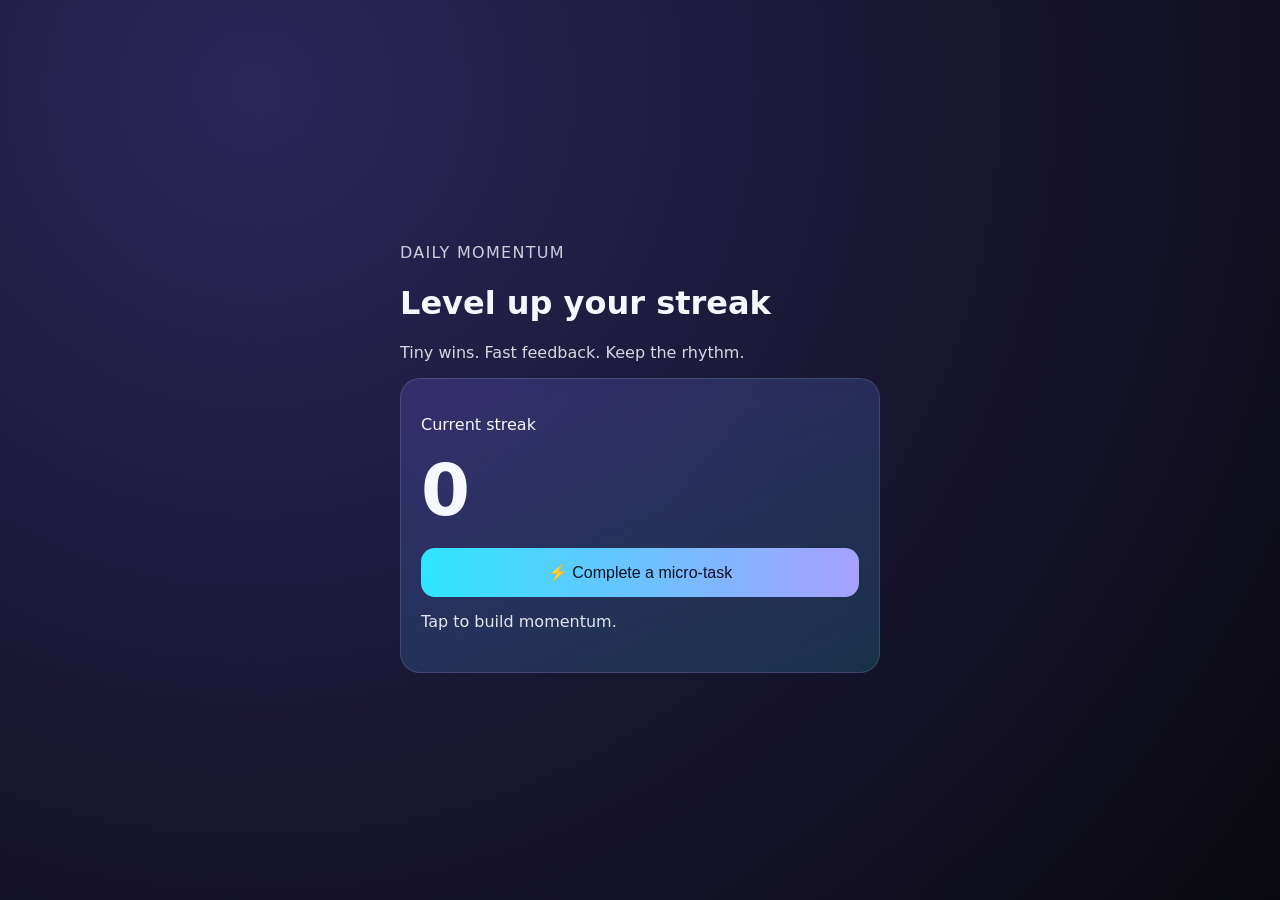
==== frontend.html @ ed313330 "Add secure upload policy and engaging frontend demo" ====
<!doctype html>
<html lang="en">
  <head>
    <meta charset="UTF-8" />
    <meta name="viewport" content="width=device-width, initial-scale=1.0" />
    <title>Focus Flow</title>
    <link rel="stylesheet" href="frontend.css" />
  </head>
  <body>
    <main class="app">
      <header>
        <p class="eyebrow">Daily Momentum</p>
        <h1>Level up your streak</h1>
        <p class="sub">Tiny wins. Fast feedback. Keep the rhythm.</p>
      </header>

      <section class="card">
        <div class="score-wrap">
          <p>Current streak</p>
          <p id="streak" class="score">0</p>
        </div>
        <button id="boostBtn" class="boost">⚡ Complete a micro-task</button>
        <p id="message" class="message">Tap to build momentum.</p>
      </section>
    </main>

    <script src="frontend.js"></script>
  </body>
</html>
---- frontend.css ----
:root {
  color-scheme: dark;
  --bg: #09090f;
  --card: #151528;
  --text: #f7f8ff;
  --accent: #7f6bff;
  --accent-2: #2fe5ff;
}

* { box-sizing: border-box; }

body {
  margin: 0;
  min-height: 100vh;
  display: grid;
  place-items: center;
  background: radial-gradient(circle at 20% 10%, #2b2559, var(--bg));
  color: var(--text);
  font-family: Inter, system-ui, sans-serif;
}

.app { width: min(92vw, 480px); }
.eyebrow { opacity: .8; letter-spacing: .08em; text-transform: uppercase; }
.sub { opacity: .85; }

.card {
  margin-top: 1rem;
  padding: 1.25rem;
  border-radius: 20px;
  background: linear-gradient(160deg, rgba(127,107,255,.22), rgba(47,229,255,.15));
  border: 1px solid rgba(255,255,255,.12);
  backdrop-filter: blur(8px);
}

.score { font-size: clamp(3rem, 8vw, 4.4rem); margin: .2rem 0 1rem; font-weight: 800; }

.boost {
  width: 100%;
  border: none;
  border-radius: 14px;
  padding: .95rem 1rem;
  font-size: 1rem;
  color: #0d1021;
  background: linear-gradient(90deg, var(--accent-2), #a7a0ff);
  cursor: pointer;
  transition: transform .12s ease, filter .12s ease;
}

.boost:hover { transform: translateY(-1px) scale(1.01); filter: saturate(1.15); }
.boost:active { transform: translateY(1px) scale(0.99); }

.message { margin-top: .9rem; min-height: 1.5rem; opacity: .9; }
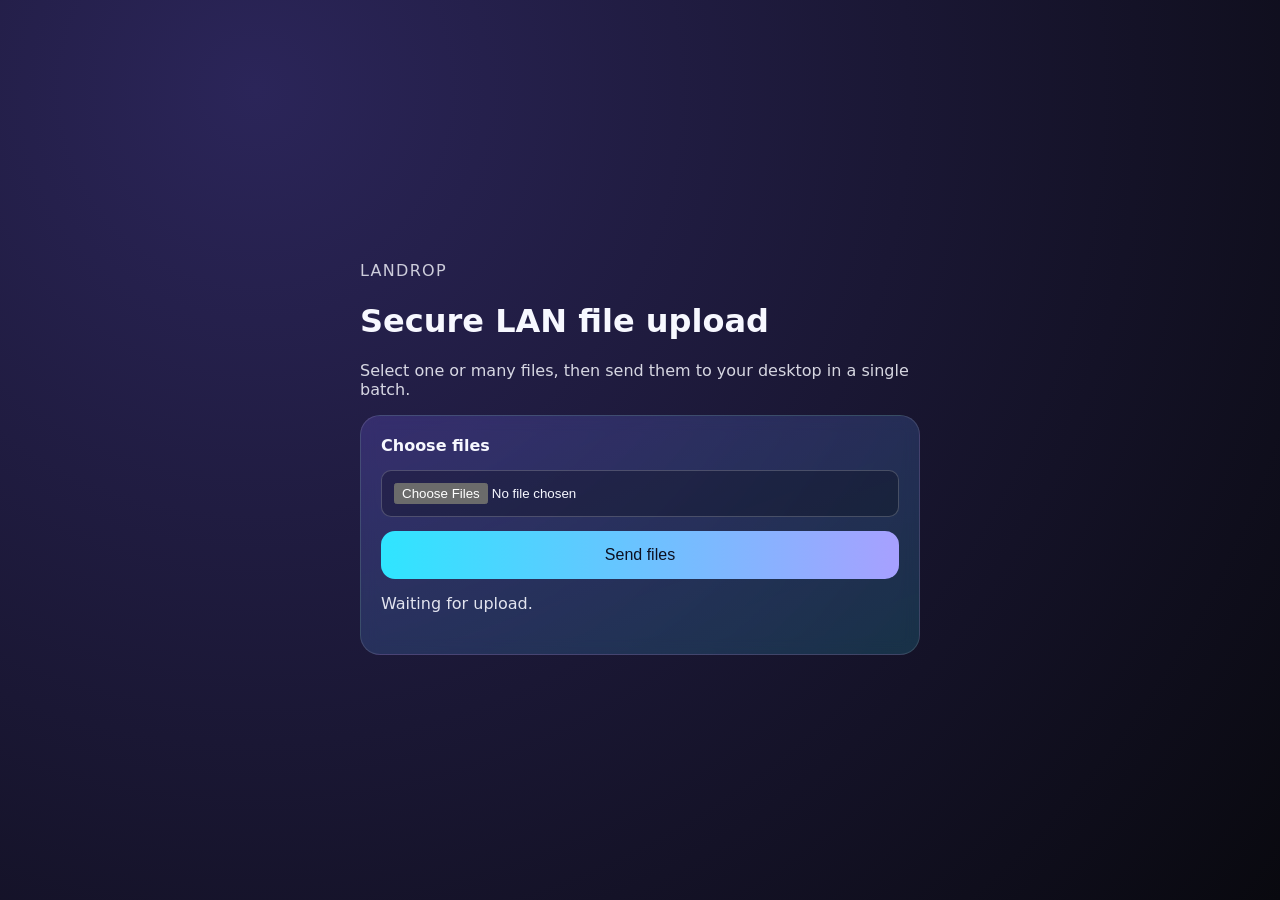
==== commit fe28b6e2: "Unify and integrate frontend assets for LAN upload flow" ====
--- a/frontend.html
+++ b/frontend.html
@@ -3,24 +3,24 @@
   <head>
     <meta charset="UTF-8" />
     <meta name="viewport" content="width=device-width, initial-scale=1.0" />
-    <title>Focus Flow</title>
+    <title>LanDrop Upload</title>
     <link rel="stylesheet" href="frontend.css" />
   </head>
   <body>
     <main class="app">
       <header>
-        <p class="eyebrow">Daily Momentum</p>
-        <h1>Level up your streak</h1>
-        <p class="sub">Tiny wins. Fast feedback. Keep the rhythm.</p>
+        <p class="eyebrow">LanDrop</p>
+        <h1>Secure LAN file upload</h1>
+        <p class="sub">Select one or many files, then send them to your desktop in a single batch.</p>
       </header>
 
       <section class="card">
-        <div class="score-wrap">
-          <p>Current streak</p>
-          <p id="streak" class="score">0</p>
-        </div>
-        <button id="boostBtn" class="boost">⚡ Complete a micro-task</button>
-        <p id="message" class="message">Tap to build momentum.</p>
+        <form id="uploadForm" class="upload-form">
+          <label for="files" class="file-label">Choose files</label>
+          <input id="files" name="files" type="file" multiple required />
+          <button id="sendBtn" class="boost" type="submit">Send files</button>
+        </form>
+        <p id="message" class="message">Waiting for upload.</p>
       </section>
     </main>
 
--- a/frontend.css
+++ b/frontend.css
@@ -19,7 +19,7 @@
   font-family: Inter, system-ui, sans-serif;
 }
 
-.app { width: min(92vw, 480px); }
+.app { width: min(92vw, 560px); }
 .eyebrow { opacity: .8; letter-spacing: .08em; text-transform: uppercase; }
 .sub { opacity: .85; }
 
@@ -32,7 +32,21 @@
   backdrop-filter: blur(8px);
 }
 
-.score { font-size: clamp(3rem, 8vw, 4.4rem); margin: .2rem 0 1rem; font-weight: 800; }
+.upload-form {
+  display: grid;
+  gap: .9rem;
+}
+
+.file-label { font-weight: 600; }
+
+input[type="file"] {
+  width: 100%;
+  padding: .75rem;
+  border-radius: 10px;
+  border: 1px solid rgba(255,255,255,.2);
+  background: rgba(0,0,0,.25);
+  color: var(--text);
+}
 
 .boost {
   width: 100%;
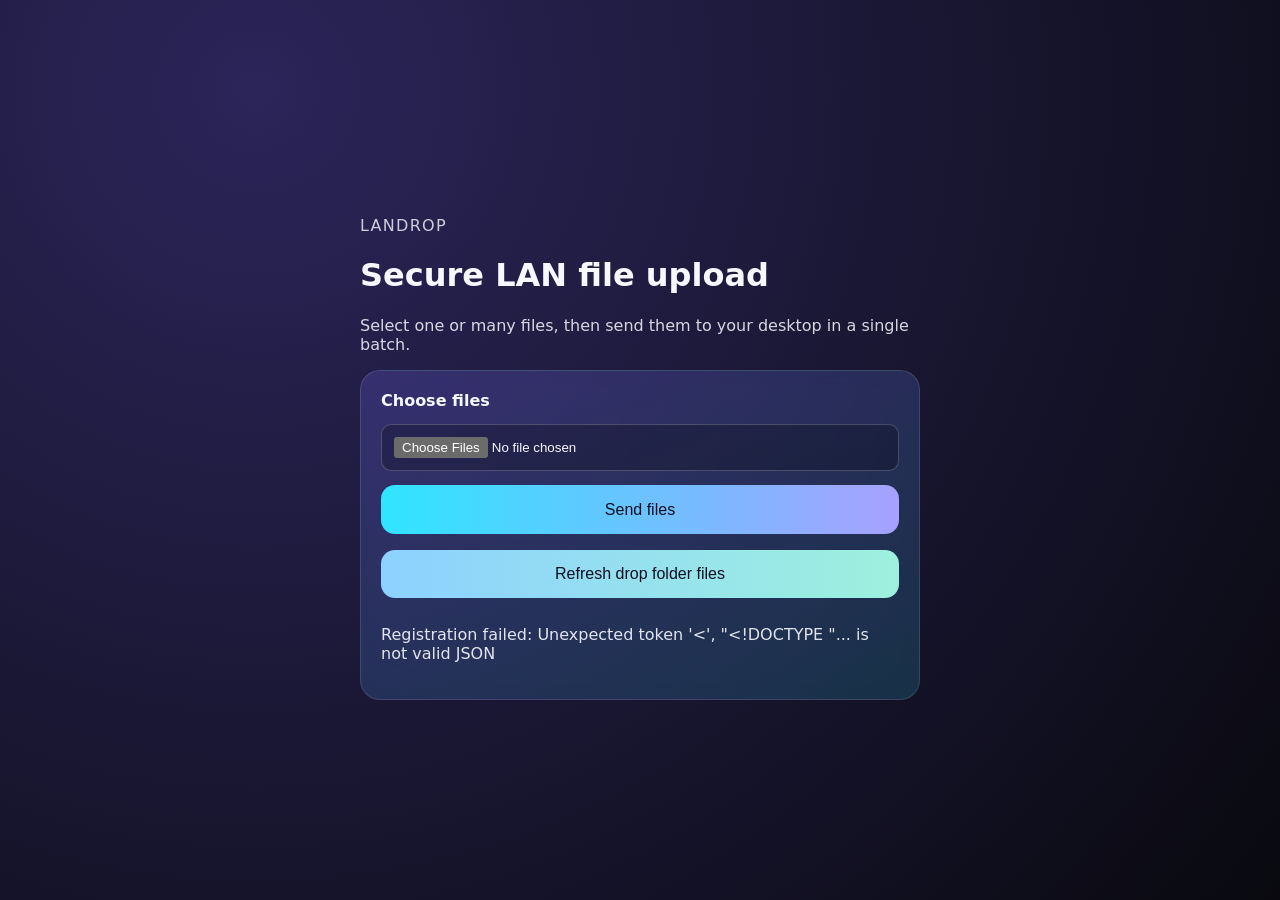
==== commit b755326d: "Expand GTK controls for server, access, and device management" ====
--- a/frontend.html
+++ b/frontend.html
@@ -20,6 +20,10 @@
           <input id="files" name="files" type="file" multiple required />
           <button id="sendBtn" class="boost" type="submit">Send files</button>
         </form>
+        <div class="actions">
+          <button id="refreshBtn" class="boost secondary" type="button">Refresh drop folder files</button>
+        </div>
+        <ul id="filesList" class="files-list"></ul>
         <p id="message" class="message">Waiting for upload.</p>
       </section>
     </main>
--- a/frontend.css
+++ b/frontend.css
@@ -64,3 +64,13 @@
 .boost:active { transform: translateY(1px) scale(0.99); }
 
 .message { margin-top: .9rem; min-height: 1.5rem; opacity: .9; }
+.actions { display: grid; gap: .6rem; margin-top: 1rem; }
+.secondary { background: linear-gradient(90deg, #8dd1ff, #9ef0de); }
+.danger { background: linear-gradient(90deg, #ff8b9a, #ffb782); }
+.files-list {
+  margin: .8rem 0 0;
+  padding-left: 1.2rem;
+  opacity: .95;
+  max-height: 200px;
+  overflow: auto;
+}
